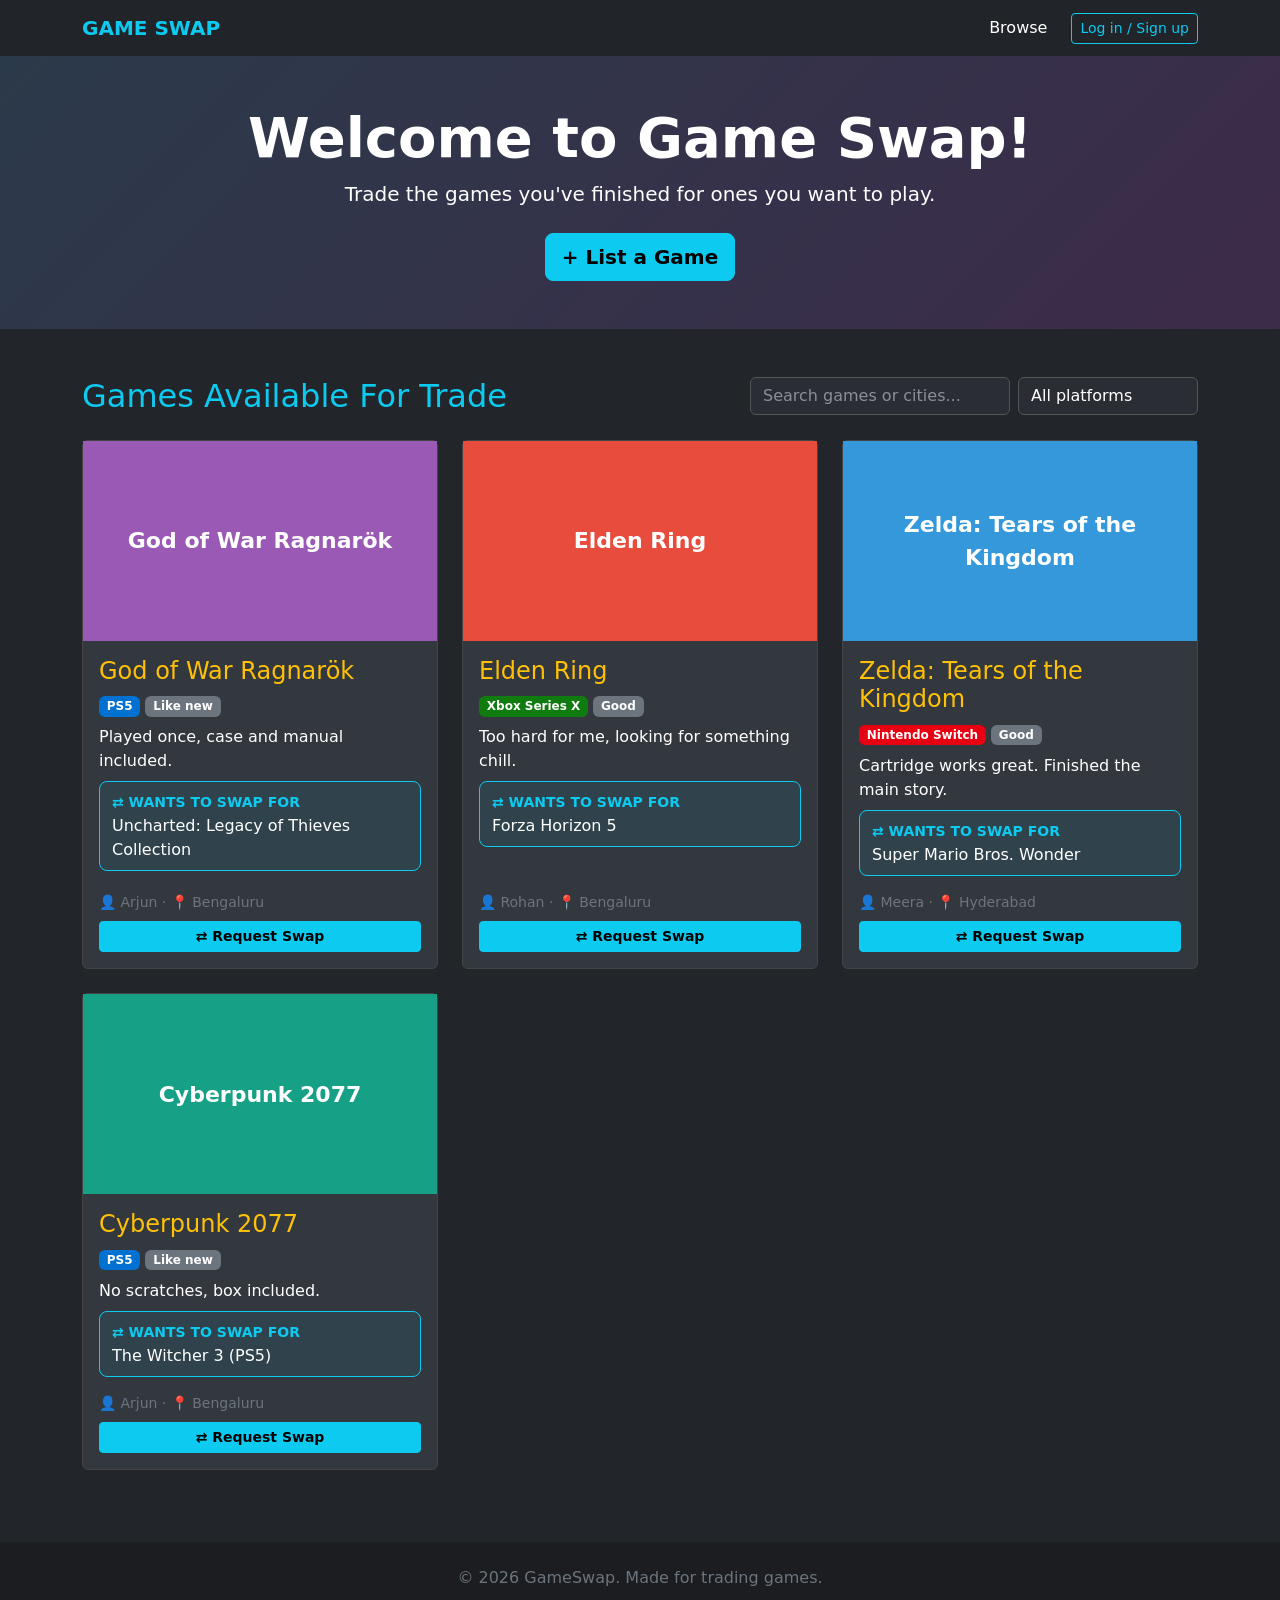
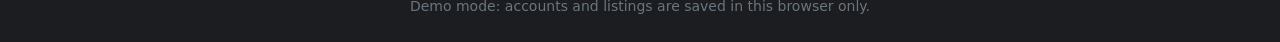
==== index.html @ 31fc4c0b "Working demo: login, listings, search and swap requests" ====
<!DOCTYPE html>
<html lang="en">
<head>
    <meta charset="UTF-8">
    <meta name="viewport" content="width=device-width, initial-scale=1.0">
    <title>GameSwap - Trade the games you've finished</title>
    <link href="https://cdn.jsdelivr.net/npm/bootstrap@5.3.3/dist/css/bootstrap.min.css" rel="stylesheet">
    <link href="css/style.css" rel="stylesheet">
</head>
<body>

    <!-- NAVBAR -->
    <nav class="navbar navbar-expand-lg navbar-dark bg-dark sticky-top">
        <div class="container">
            <a class="navbar-brand fw-bold text-info" href="#" data-view="browse">GAME SWAP</a>
            <button class="navbar-toggler" type="button" data-bs-toggle="collapse" data-bs-target="#myNav">
                <span class="navbar-toggler-icon"></span>
            </button>
            <div class="collapse navbar-collapse" id="myNav">
                <ul class="navbar-nav ms-auto align-items-lg-center">
                    <li class="nav-item"><a class="nav-link active" href="#" data-view="browse">Browse</a></li>
                    <li class="nav-item auth-only"><a class="nav-link" href="#" data-view="requests">Requests <span id="reqBadge" class="badge bg-danger d-none">0</span></a></li>
                    <li class="nav-item auth-only"><a class="nav-link" href="#" data-view="mine">My Listings</a></li>
                    <li class="nav-item guest-only"><button class="btn btn-outline-info btn-sm ms-lg-3" data-bs-toggle="modal" data-bs-target="#authModal">Log in / Sign up</button></li>
                    <li class="nav-item auth-only dropdown">
                        <a class="nav-link dropdown-toggle ms-lg-3" href="#" data-bs-toggle="dropdown" id="userMenu">Me</a>
                        <ul class="dropdown-menu dropdown-menu-end dropdown-menu-dark">
                            <li><a class="dropdown-item" href="#" id="logoutBtn">Log out</a></li>
                        </ul>
                    </li>
                </ul>
            </div>
        </div>
    </nav>

    <!-- HERO -->
    <header class="hero text-center py-5 text-white">
        <div class="container">
            <h1 class="display-4 fw-bold">Welcome to Game Swap!</h1>
            <p class="lead">Trade the games you've finished for ones you want to play.</p>
            <button class="btn btn-info btn-lg fw-bold mt-2" id="heroListBtn">+ List a Game</button>
        </div>
    </header>

    <main class="container my-5">

        <!-- BROWSE VIEW -->
        <section id="view-browse" class="view">
            <div class="d-flex flex-wrap gap-2 align-items-center mb-4">
                <h2 class="text-info me-auto mb-0">Games Available For Trade</h2>
                <input id="searchInput" class="form-control form-control-dark" style="max-width:260px" placeholder="Search games or cities...">
                <select id="platformFilter" class="form-select form-control-dark" style="max-width:180px">
                    <option value="">All platforms</option>
                    <option>PS5</option><option>PS4</option>
                    <option>Xbox Series X</option><option>Xbox One</option>
                    <option>Nintendo Switch</option>
                </select>
            </div>
            <div class="row" id="browseGrid"></div>
            <p id="browseEmpty" class="text-secondary text-center d-none">No games match your search.</p>
        </section>

        <!-- MY LISTINGS VIEW -->
        <section id="view-mine" class="view d-none">
            <div class="d-flex align-items-center mb-4">
                <h2 class="text-info me-auto mb-0">My Listings</h2>
                <button class="btn btn-info fw-bold" id="mineListBtn">+ List a Game</button>
            </div>
            <div class="row" id="mineGrid"></div>
            <p id="mineEmpty" class="text-secondary text-center d-none">You haven't listed any games yet.</p>
        </section>

        <!-- REQUESTS VIEW -->
        <section id="view-requests" class="view d-none">
            <h2 class="text-info mb-4">Swap Requests</h2>
            <h5 class="text-warning">Received</h5>
            <div id="reqIn" class="mb-5"></div>
            <h5 class="text-warning">Sent</h5>
            <div id="reqOut"></div>
        </section>
    </main>

    <footer class="text-center py-4 text-secondary">
        <p class="mb-1">© 2026 GameSwap. Made for trading games.</p>
        <small>Demo mode: accounts and listings are saved in this browser only.</small>
    </footer>

    <!-- AUTH MODAL -->
    <div class="modal fade" id="authModal" tabindex="-1">
        <div class="modal-dialog modal-dialog-centered">
            <div class="modal-content bg-dark text-white">
                <div class="modal-header border-secondary">
                    <ul class="nav nav-pills">
                        <li class="nav-item"><button class="nav-link active" data-auth-tab="login">Log in</button></li>
                        <li class="nav-item"><button class="nav-link" data-auth-tab="signup">Sign up</button></li>
                    </ul>
                    <button type="button" class="btn-close btn-close-white" data-bs-dismiss="modal"></button>
                </div>
                <div class="modal-body">
                    <form id="loginForm">
                        <input class="form-control form-control-dark mb-3" name="email" type="email" placeholder="Email" required>
                        <input class="form-control form-control-dark mb-3" name="password" type="password" placeholder="Password" required>
                        <button class="btn btn-info w-100 fw-bold">Log in</button>
                    </form>
                    <form id="signupForm" class="d-none">
                        <input class="form-control form-control-dark mb-3" name="name" placeholder="Gamer name" required maxlength="30">
                        <input class="form-control form-control-dark mb-3" name="email" type="email" placeholder="Email" required>
                        <input class="form-control form-control-dark mb-3" name="city" placeholder="City (e.g. Bengaluru)" required maxlength="40">
                        <input class="form-control form-control-dark mb-3" name="password" type="password" placeholder="Password (min 6 characters)" minlength="6" required>
                        <button class="btn btn-info w-100 fw-bold">Create account</button>
                    </form>
                    <div id="authError" class="text-danger mt-3 small"></div>
                </div>
            </div>
        </div>
    </div>

    <!-- LISTING MODAL -->
    <div class="modal fade" id="listModal" tabindex="-1">
        <div class="modal-dialog modal-dialog-centered">
            <div class="modal-content bg-dark text-white">
                <div class="modal-header border-secondary">
                    <h5 class="modal-title" id="listModalTitle">List a Game</h5>
                    <button type="button" class="btn-close btn-close-white" data-bs-dismiss="modal"></button>
                </div>
                <form id="listForm" class="modal-body">
                    <input type="hidden" name="id">
                    <label class="form-label">Game title</label>
                    <input class="form-control form-control-dark mb-3" name="title" required maxlength="60">
                    <div class="row">
                        <div class="col-6">
                            <label class="form-label">Platform</label>
                            <select class="form-select form-control-dark mb-3" name="platform" required>
                                <option>PS5</option><option>PS4</option>
                                <option>Xbox Series X</option><option>Xbox One</option>
                                <option>Nintendo Switch</option>
                            </select>
                        </div>
                        <div class="col-6">
                            <label class="form-label">Condition</label>
                            <select class="form-select form-control-dark mb-3" name="condition" required>
                                <option>Like new</option><option>Good</option><option>Fair</option>
                            </select>
                        </div>
                    </div>
                    <label class="form-label">Description</label>
                    <textarea class="form-control form-control-dark mb-3" name="description" rows="2" maxlength="200" placeholder="Scratches? Box included?"></textarea>
                    <label class="form-label">Wants to swap for</label>
                    <input class="form-control form-control-dark mb-3" name="wants" required maxlength="60" placeholder="e.g. Spider-Man 2 (PS5)">
                    <label class="form-label">Cover image URL <span class="text-secondary">(optional)</span></label>
                    <input class="form-control form-control-dark mb-3" name="image" type="url" placeholder="https://...">
                    <button class="btn btn-info w-100 fw-bold">Save listing</button>
                </form>
            </div>
        </div>
    </div>

    <!-- REQUEST MODAL -->
    <div class="modal fade" id="reqModal" tabindex="-1">
        <div class="modal-dialog modal-dialog-centered">
            <div class="modal-content bg-dark text-white">
                <div class="modal-header border-secondary">
                    <h5 class="modal-title">Request a Swap</h5>
                    <button type="button" class="btn-close btn-close-white" data-bs-dismiss="modal"></button>
                </div>
                <form id="reqForm" class="modal-body">
                    <input type="hidden" name="listingId">
                    <p id="reqTarget" class="mb-3"></p>
                    <label class="form-label">Offer one of your games</label>
                    <select class="form-select form-control-dark mb-3" name="offerId" required></select>
                    <label class="form-label">Message <span class="text-secondary">(optional)</span></label>
                    <textarea class="form-control form-control-dark mb-3" name="message" rows="2" maxlength="200" placeholder="Can meet near RR Nagar on weekends"></textarea>
                    <button class="btn btn-info w-100 fw-bold">Send request</button>
                </form>
            </div>
        </div>
    </div>

    <div class="toast-container position-fixed bottom-0 end-0 p-3">
        <div id="toast" class="toast text-bg-info border-0"><div class="toast-body fw-bold" id="toastBody"></div></div>
    </div>

    <script src="https://cdn.jsdelivr.net/npm/bootstrap@5.3.3/dist/js/bootstrap.bundle.min.js"></script>
    <script src="js/app.js"></script>
</body>
</html>
---- css/style.css ----
body {
    background-color: #22252a;
    color: white;
}

.hero {
    background: linear-gradient(135deg, #2b3a4a, #3d2b4a);
}

.game-card {
    background-color: #33373e;
    border: 1px solid #444;
    color: white;
    margin-bottom: 24px;
    height: calc(100% - 24px);
    transition: transform .15s, border-color .15s;
}
.game-card:hover { transform: translateY(-3px); border-color: #0dcaf0; }

.image-box {
    height: 200px;
    display: flex;
    align-items: center;
    justify-content: center;
    text-align: center;
    font-size: 22px;
    font-weight: bold;
    color: white;
    padding: 0 16px;
    overflow: hidden;
}
.image-box img { width: 100%; height: 100%; object-fit: cover; }

.wants-box {
    border: 1px solid #0dcaf0;
    background: rgba(13, 202, 240, .08);
    border-radius: 8px;
    padding: 8px 12px;
}

.badge-ps   { background: #0070d1; }
.badge-xbox { background: #107c10; }
.badge-switch { background: #e60012; }

.form-control-dark,
.form-control-dark:focus {
    background: #2a2e34;
    color: white;
    border-color: #555;
}
.form-control-dark::placeholder { color: #8a8f98; }

.req-card {
    background: #33373e;
    border: 1px solid #444;
    border-radius: 8px;
    padding: 14px 16px;
    margin-bottom: 12px;
}

footer { background: #1b1d21; }
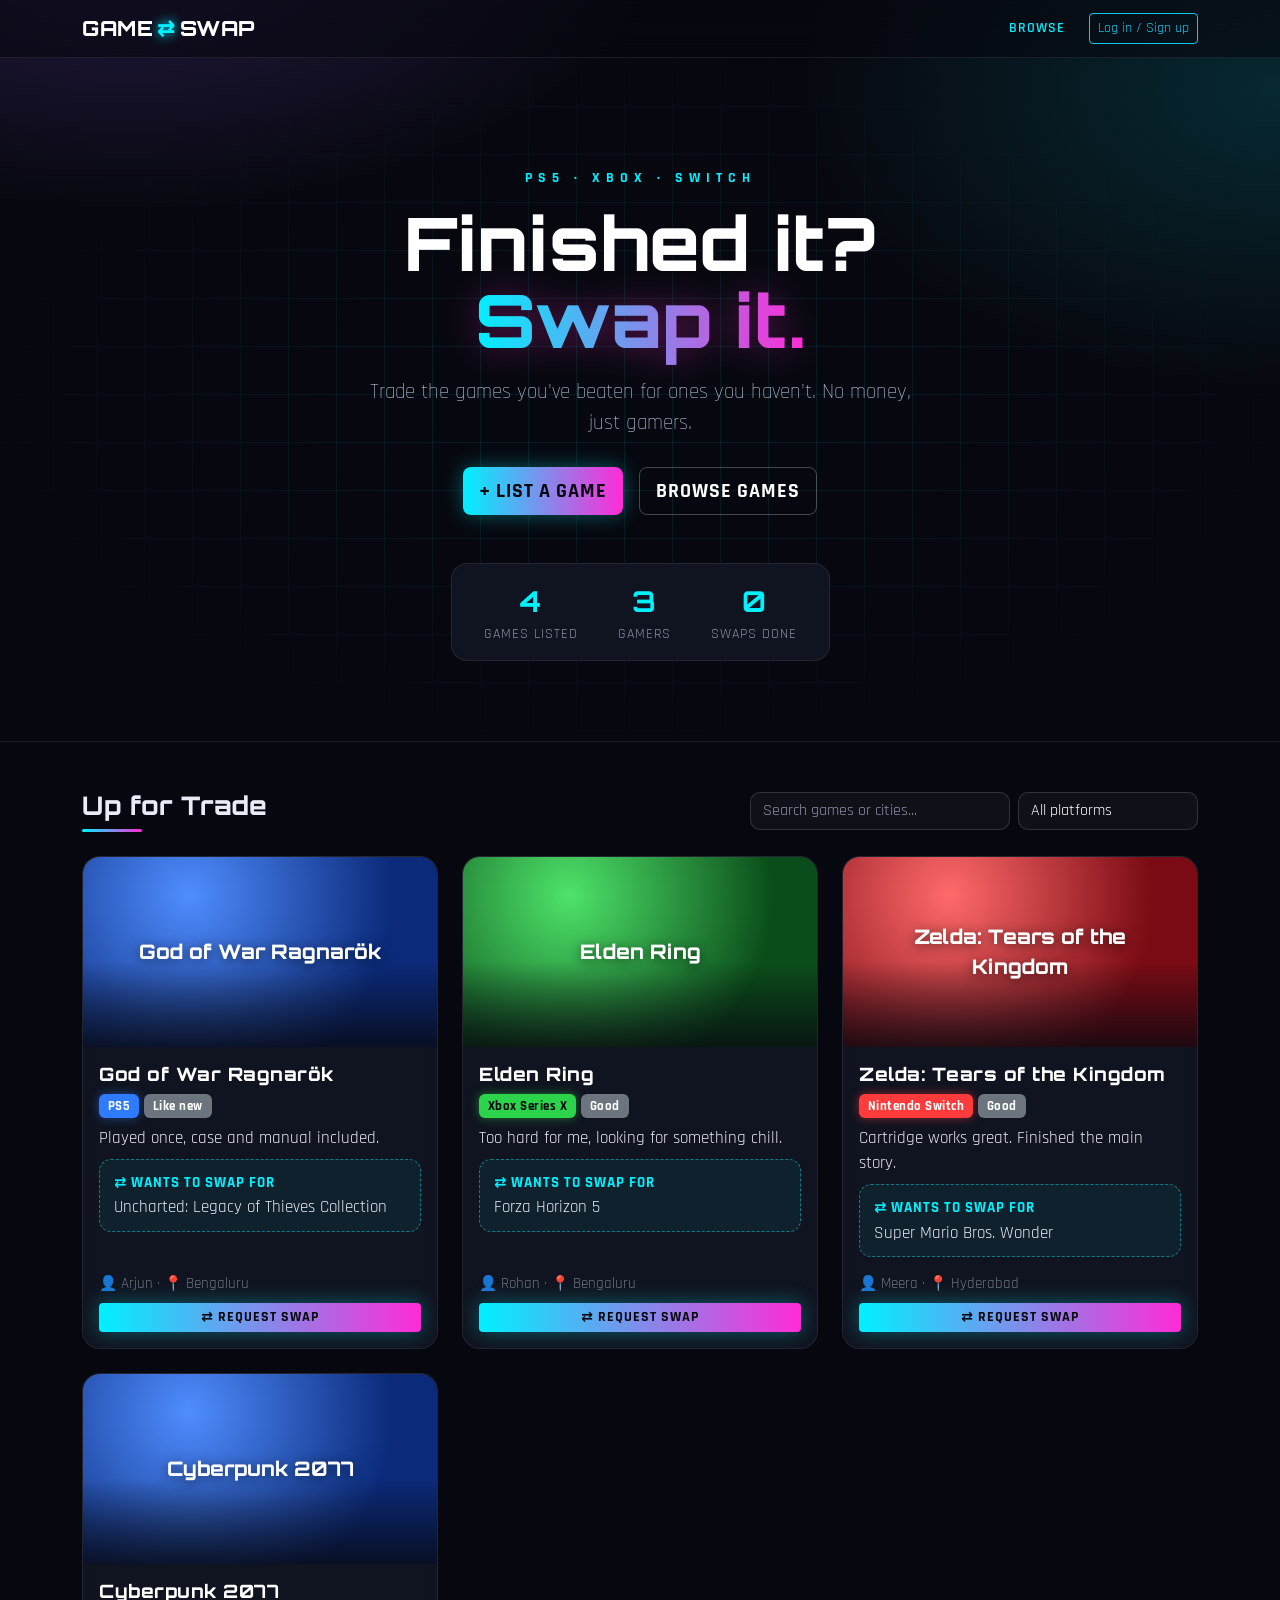
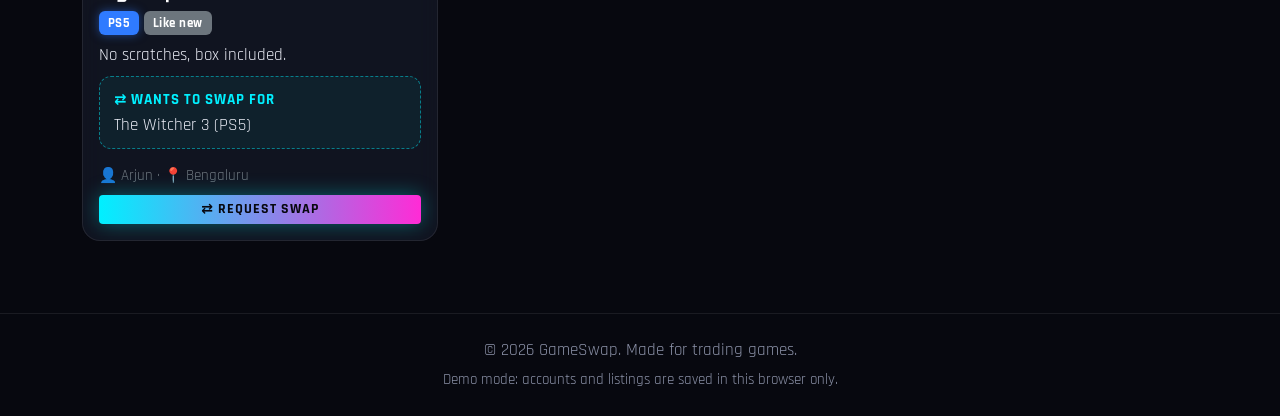
==== commit f933bda7: "Cooler neon gaming design" ====
--- a/index.html
+++ b/index.html
@@ -5,14 +5,16 @@
     <meta name="viewport" content="width=device-width, initial-scale=1.0">
     <title>GameSwap - Trade the games you've finished</title>
     <link href="https://cdn.jsdelivr.net/npm/bootstrap@5.3.3/dist/css/bootstrap.min.css" rel="stylesheet">
+    <link rel="preconnect" href="https://fonts.googleapis.com">
+    <link href="https://fonts.googleapis.com/css2?family=Orbitron:wght@600;800&family=Rajdhani:wght@500;600;700&display=swap" rel="stylesheet">
     <link href="css/style.css" rel="stylesheet">
 </head>
 <body>
 
     <!-- NAVBAR -->
-    <nav class="navbar navbar-expand-lg navbar-dark bg-dark sticky-top">
+    <nav class="navbar navbar-expand-lg navbar-dark glass-nav sticky-top">
         <div class="container">
-            <a class="navbar-brand fw-bold text-info" href="#" data-view="browse">GAME SWAP</a>
+            <a class="navbar-brand brand" href="#" data-view="browse">GAME<span>⇄</span>SWAP</a>
             <button class="navbar-toggler" type="button" data-bs-toggle="collapse" data-bs-target="#myNav">
                 <span class="navbar-toggler-icon"></span>
             </button>
@@ -34,11 +36,27 @@
     </nav>
 
     <!-- HERO -->
-    <header class="hero text-center py-5 text-white">
-        <div class="container">
-            <h1 class="display-4 fw-bold">Welcome to Game Swap!</h1>
-            <p class="lead">Trade the games you've finished for ones you want to play.</p>
-            <button class="btn btn-info btn-lg fw-bold mt-2" id="heroListBtn">+ List a Game</button>
+    <header class="hero text-center text-white">
+        <div class="hero-grid"></div>
+        <div class="floaters" aria-hidden="true">
+            <span style="left:8%;animation-delay:0s">△</span>
+            <span style="left:22%;animation-delay:3s">○</span>
+            <span style="left:78%;animation-delay:1.5s">✕</span>
+            <span style="left:90%;animation-delay:4.5s">□</span>
+        </div>
+        <div class="container position-relative">
+            <p class="hero-kicker">PS5 · XBOX · SWITCH</p>
+            <h1 class="hero-title">Finished it?<br><span class="glow-text">Swap it.</span></h1>
+            <p class="lead hero-sub">Trade the games you've beaten for ones you haven't. No money, just gamers.</p>
+            <div class="d-flex justify-content-center gap-3 flex-wrap">
+                <button class="btn btn-neon btn-lg" id="heroListBtn">+ List a Game</button>
+                <a href="#view-browse" class="btn btn-ghost btn-lg">Browse Games</a>
+            </div>
+            <div class="hero-stats">
+                <div><strong id="statGames">0</strong><span>Games listed</span></div>
+                <div><strong id="statGamers">0</strong><span>Gamers</span></div>
+                <div><strong id="statSwaps">0</strong><span>Swaps done</span></div>
+            </div>
         </div>
     </header>
 
@@ -47,7 +65,7 @@
         <!-- BROWSE VIEW -->
         <section id="view-browse" class="view">
             <div class="d-flex flex-wrap gap-2 align-items-center mb-4">
-                <h2 class="text-info me-auto mb-0">Games Available For Trade</h2>
+                <h2 class="section-title me-auto mb-0">Up for Trade</h2>
                 <input id="searchInput" class="form-control form-control-dark" style="max-width:260px" placeholder="Search games or cities...">
                 <select id="platformFilter" class="form-select form-control-dark" style="max-width:180px">
                     <option value="">All platforms</option>
@@ -63,8 +81,8 @@
         <!-- MY LISTINGS VIEW -->
         <section id="view-mine" class="view d-none">
             <div class="d-flex align-items-center mb-4">
-                <h2 class="text-info me-auto mb-0">My Listings</h2>
-                <button class="btn btn-info fw-bold" id="mineListBtn">+ List a Game</button>
+                <h2 class="section-title me-auto mb-0">My Listings</h2>
+                <button class="btn btn-neon" id="mineListBtn">+ List a Game</button>
             </div>
             <div class="row" id="mineGrid"></div>
             <p id="mineEmpty" class="text-secondary text-center d-none">You haven't listed any games yet.</p>
@@ -72,7 +90,7 @@
 
         <!-- REQUESTS VIEW -->
         <section id="view-requests" class="view d-none">
-            <h2 class="text-info mb-4">Swap Requests</h2>
+            <h2 class="section-title mb-4">Swap Requests</h2>
             <h5 class="text-warning">Received</h5>
             <div id="reqIn" class="mb-5"></div>
             <h5 class="text-warning">Sent</h5>
@@ -80,7 +98,7 @@
         </section>
     </main>
 
-    <footer class="text-center py-4 text-secondary">
+    <footer class="text-center py-4">
         <p class="mb-1">© 2026 GameSwap. Made for trading games.</p>
         <small>Demo mode: accounts and listings are saved in this browser only.</small>
     </footer>
@@ -88,7 +106,7 @@
     <!-- AUTH MODAL -->
     <div class="modal fade" id="authModal" tabindex="-1">
         <div class="modal-dialog modal-dialog-centered">
-            <div class="modal-content bg-dark text-white">
+            <div class="modal-content glass-modal text-white">
                 <div class="modal-header border-secondary">
                     <ul class="nav nav-pills">
                         <li class="nav-item"><button class="nav-link active" data-auth-tab="login">Log in</button></li>
@@ -100,14 +118,14 @@
                     <form id="loginForm">
                         <input class="form-control form-control-dark mb-3" name="email" type="email" placeholder="Email" required>
                         <input class="form-control form-control-dark mb-3" name="password" type="password" placeholder="Password" required>
-                        <button class="btn btn-info w-100 fw-bold">Log in</button>
+                        <button class="btn btn-neon w-100">Log in</button>
                     </form>
                     <form id="signupForm" class="d-none">
                         <input class="form-control form-control-dark mb-3" name="name" placeholder="Gamer name" required maxlength="30">
                         <input class="form-control form-control-dark mb-3" name="email" type="email" placeholder="Email" required>
                         <input class="form-control form-control-dark mb-3" name="city" placeholder="City (e.g. Bengaluru)" required maxlength="40">
                         <input class="form-control form-control-dark mb-3" name="password" type="password" placeholder="Password (min 6 characters)" minlength="6" required>
-                        <button class="btn btn-info w-100 fw-bold">Create account</button>
+                        <button class="btn btn-neon w-100">Create account</button>
                     </form>
                     <div id="authError" class="text-danger mt-3 small"></div>
                 </div>
@@ -118,7 +136,7 @@
     <!-- LISTING MODAL -->
     <div class="modal fade" id="listModal" tabindex="-1">
         <div class="modal-dialog modal-dialog-centered">
-            <div class="modal-content bg-dark text-white">
+            <div class="modal-content glass-modal text-white">
                 <div class="modal-header border-secondary">
                     <h5 class="modal-title" id="listModalTitle">List a Game</h5>
                     <button type="button" class="btn-close btn-close-white" data-bs-dismiss="modal"></button>
@@ -149,7 +167,7 @@
                     <input class="form-control form-control-dark mb-3" name="wants" required maxlength="60" placeholder="e.g. Spider-Man 2 (PS5)">
                     <label class="form-label">Cover image URL <span class="text-secondary">(optional)</span></label>
                     <input class="form-control form-control-dark mb-3" name="image" type="url" placeholder="https://...">
-                    <button class="btn btn-info w-100 fw-bold">Save listing</button>
+                    <button class="btn btn-neon w-100">Save listing</button>
                 </form>
             </div>
         </div>
@@ -158,7 +176,7 @@
     <!-- REQUEST MODAL -->
     <div class="modal fade" id="reqModal" tabindex="-1">
         <div class="modal-dialog modal-dialog-centered">
-            <div class="modal-content bg-dark text-white">
+            <div class="modal-content glass-modal text-white">
                 <div class="modal-header border-secondary">
                     <h5 class="modal-title">Request a Swap</h5>
                     <button type="button" class="btn-close btn-close-white" data-bs-dismiss="modal"></button>
@@ -170,7 +188,7 @@
                     <select class="form-select form-control-dark mb-3" name="offerId" required></select>
                     <label class="form-label">Message <span class="text-secondary">(optional)</span></label>
                     <textarea class="form-control form-control-dark mb-3" name="message" rows="2" maxlength="200" placeholder="Can meet near RR Nagar on weekends"></textarea>
-                    <button class="btn btn-info w-100 fw-bold">Send request</button>
+                    <button class="btn btn-neon w-100">Send request</button>
                 </form>
             </div>
         </div>
--- a/css/style.css
+++ b/css/style.css
@@ -1,61 +1,211 @@
+:root {
+    --bg: #07080f;
+    --panel: rgba(22, 25, 40, .72);
+    --line: rgba(255, 255, 255, .08);
+    --cyan: #00f0ff;
+    --pink: #ff2bd6;
+    --purple: #8b5cf6;
+    --ps: #2f7bff;
+    --xbox: #2bd44a;
+    --switch: #ff3b3b;
+    --muted: #8a90a6;
+}
+
+html { scroll-behavior: smooth; }
+
 body {
-    background-color: #22252a;
-    color: white;
-}
-
+    background:
+        radial-gradient(900px 500px at 10% -10%, rgba(139, 92, 246, .25), transparent 60%),
+        radial-gradient(800px 500px at 100% 10%, rgba(0, 240, 255, .14), transparent 60%),
+        var(--bg);
+    background-attachment: fixed;
+    color: #e9ecf5;
+    font-family: 'Rajdhani', system-ui, sans-serif;
+    font-size: 1.05rem;
+}
+
+h1, h2, h4, h5, .brand, .section-title, .modal-title { font-family: 'Orbitron', sans-serif; letter-spacing: .5px; }
+
+/* ---------- NAV ---------- */
+.glass-nav {
+    background: rgba(7, 8, 15, .6);
+    backdrop-filter: blur(14px);
+    border-bottom: 1px solid var(--line);
+}
+.brand { font-weight: 800; color: #fff !important; font-size: 1.3rem; }
+.brand span { color: var(--cyan); margin: 0 4px; text-shadow: 0 0 12px var(--cyan); }
+.nav-link { font-weight: 600; text-transform: uppercase; letter-spacing: 1px; font-size: .9rem; }
+.nav-link.active, .nav-link:hover { color: var(--cyan) !important; }
+
+/* ---------- HERO ---------- */
 .hero {
-    background: linear-gradient(135deg, #2b3a4a, #3d2b4a);
-}
-
+    position: relative;
+    overflow: hidden;
+    padding: 110px 0 80px;
+    border-bottom: 1px solid var(--line);
+}
+.hero-grid {
+    position: absolute; inset: 0;
+    background-image:
+        linear-gradient(rgba(0, 240, 255, .09) 1px, transparent 1px),
+        linear-gradient(90deg, rgba(0, 240, 255, .09) 1px, transparent 1px);
+    background-size: 48px 48px;
+    mask-image: radial-gradient(ellipse at center, #000 20%, transparent 75%);
+    -webkit-mask-image: radial-gradient(ellipse at center, #000 20%, transparent 75%);
+    animation: gridMove 12s linear infinite;
+}
+@keyframes gridMove { to { background-position: 0 48px, 48px 0; } }
+
+.floaters span {
+    position: absolute; bottom: -60px;
+    font-size: 3rem; color: rgba(255, 255, 255, .12);
+    animation: float 9s linear infinite;
+}
+@keyframes float {
+    to { transform: translateY(-560px) rotate(180deg); opacity: 0; }
+}
+
+.hero-kicker { color: var(--cyan); letter-spacing: 6px; font-weight: 700; font-size: .85rem; }
+.hero-title { font-size: clamp(2.4rem, 6vw, 4.6rem); font-weight: 800; line-height: 1.05; margin-bottom: 18px; }
+.glow-text {
+    background: linear-gradient(90deg, var(--cyan), var(--pink), var(--purple), var(--cyan));
+    background-size: 300% 100%;
+    -webkit-background-clip: text; background-clip: text;
+    color: transparent;
+    animation: shine 6s linear infinite;
+    filter: drop-shadow(0 0 18px rgba(255, 43, 214, .35));
+}
+@keyframes shine { to { background-position: 300% 0; } }
+.hero-sub { color: #b7bdd1; max-width: 560px; margin: 0 auto 28px; font-size: 1.3rem; }
+
+.hero-stats {
+    display: inline-flex; gap: 40px; margin-top: 48px;
+    padding: 16px 32px;
+    background: var(--panel); border: 1px solid var(--line); border-radius: 16px;
+    backdrop-filter: blur(10px);
+}
+.hero-stats div { display: flex; flex-direction: column; }
+.hero-stats strong { font-family: 'Orbitron', sans-serif; font-size: 1.8rem; color: var(--cyan); }
+.hero-stats span { color: var(--muted); font-size: .85rem; text-transform: uppercase; letter-spacing: 1px; }
+
+/* ---------- BUTTONS ---------- */
+.btn-neon {
+    background: linear-gradient(90deg, var(--cyan), var(--pink));
+    color: #07080f; font-weight: 700; border: 0;
+    text-transform: uppercase; letter-spacing: 1px;
+    box-shadow: 0 0 20px rgba(0, 240, 255, .35);
+    transition: transform .15s, box-shadow .15s;
+}
+.btn-neon:hover { color: #07080f; transform: translateY(-2px); box-shadow: 0 0 32px rgba(255, 43, 214, .55); }
+.btn-ghost {
+    border: 1px solid rgba(255, 255, 255, .25); color: #fff; font-weight: 700;
+    text-transform: uppercase; letter-spacing: 1px;
+}
+.btn-ghost:hover { border-color: var(--cyan); color: var(--cyan); }
+
+.section-title { font-weight: 800; font-size: 1.6rem; }
+.section-title::after {
+    content: ''; display: block; width: 60px; height: 3px; margin-top: 8px;
+    background: linear-gradient(90deg, var(--cyan), var(--pink)); border-radius: 3px;
+}
+
+/* ---------- CARDS ---------- */
 .game-card {
-    background-color: #33373e;
-    border: 1px solid #444;
-    color: white;
+    --accent: var(--cyan);
+    background: var(--panel);
+    border: 1px solid var(--line);
+    border-radius: 18px;
+    overflow: hidden;
+    color: #e9ecf5;
     margin-bottom: 24px;
     height: calc(100% - 24px);
-    transition: transform .15s, border-color .15s;
-}
-.game-card:hover { transform: translateY(-3px); border-color: #0dcaf0; }
+    backdrop-filter: blur(10px);
+    transition: transform .2s, box-shadow .2s, border-color .2s;
+}
+.game-card.plat-ps { --accent: var(--ps); }
+.game-card.plat-xbox { --accent: var(--xbox); }
+.game-card.plat-switch { --accent: var(--switch); }
+.game-card:hover {
+    transform: translateY(-6px);
+    border-color: var(--accent);
+    box-shadow: 0 12px 40px -10px var(--accent);
+}
+.game-card .card-title { color: #fff !important; font-size: 1.15rem; font-weight: 800; }
 
 .image-box {
-    height: 200px;
-    display: flex;
-    align-items: center;
-    justify-content: center;
-    text-align: center;
-    font-size: 22px;
-    font-weight: bold;
-    color: white;
-    padding: 0 16px;
-    overflow: hidden;
-}
-.image-box img { width: 100%; height: 100%; object-fit: cover; }
+    height: 190px;
+    display: flex; align-items: center; justify-content: center;
+    text-align: center; padding: 0 20px; overflow: hidden; position: relative;
+    font-family: 'Orbitron', sans-serif; font-weight: 800; font-size: 1.25rem;
+    color: #fff; text-shadow: 0 2px 12px rgba(0, 0, 0, .6);
+    background: #1a1d2b;
+}
+.image-box img { width: 100%; height: 100%; object-fit: cover; transition: transform .4s; }
+.game-card:hover .image-box img { transform: scale(1.06); }
+.image-box::after {
+    content: ''; position: absolute; inset: 0;
+    background: linear-gradient(180deg, transparent 55%, rgba(7, 8, 15, .8));
+}
+.image-box span { position: relative; z-index: 1; }
+.cover-ps { background: radial-gradient(circle at 30% 20%, #4f8dff, #0b2a7a 70%); }
+.cover-xbox { background: radial-gradient(circle at 30% 20%, #4ee36a, #0b4d1a 70%); }
+.cover-switch { background: radial-gradient(circle at 30% 20%, #ff6a6a, #7a0b14 70%); }
+
+.badge { font-weight: 700; letter-spacing: .5px; padding: .45em .7em; }
+.badge-ps { background: var(--ps); box-shadow: 0 0 10px rgba(47, 123, 255, .5); }
+.badge-xbox { background: var(--xbox); color: #07080f; box-shadow: 0 0 10px rgba(43, 212, 74, .5); }
+.badge-switch { background: var(--switch); box-shadow: 0 0 10px rgba(255, 59, 59, .5); }
 
 .wants-box {
-    border: 1px solid #0dcaf0;
-    background: rgba(13, 202, 240, .08);
-    border-radius: 8px;
-    padding: 8px 12px;
-}
-
-.badge-ps   { background: #0070d1; }
-.badge-xbox { background: #107c10; }
-.badge-switch { background: #e60012; }
-
+    border: 1px dashed rgba(0, 240, 255, .45);
+    background: rgba(0, 240, 255, .06);
+    border-radius: 12px;
+    padding: 10px 14px;
+}
+.wants-box .text-info { color: var(--cyan) !important; letter-spacing: 1px; }
+
+/* ---------- FORMS / MODALS ---------- */
 .form-control-dark,
 .form-control-dark:focus {
-    background: #2a2e34;
-    color: white;
-    border-color: #555;
-}
-.form-control-dark::placeholder { color: #8a8f98; }
+    background: rgba(255, 255, 255, .04);
+    color: #fff;
+    border: 1px solid rgba(255, 255, 255, .14);
+    border-radius: 10px;
+}
+.form-control-dark:focus { border-color: var(--cyan); box-shadow: 0 0 0 3px rgba(0, 240, 255, .15); }
+.form-control-dark::placeholder { color: var(--muted); }
+.form-select.form-control-dark option { background: #11131f; }
+
+.glass-modal {
+    background: rgba(14, 16, 28, .92);
+    border: 1px solid rgba(0, 240, 255, .25);
+    border-radius: 18px;
+    backdrop-filter: blur(16px);
+    box-shadow: 0 0 60px -10px rgba(139, 92, 246, .5);
+}
+.glass-modal .modal-header { border-color: var(--line) !important; }
+.nav-pills .nav-link { color: var(--muted); }
+.nav-pills .nav-link.active { background: linear-gradient(90deg, var(--cyan), var(--pink)); color: #07080f !important; }
 
 .req-card {
-    background: #33373e;
-    border: 1px solid #444;
-    border-radius: 8px;
+    background: var(--panel);
+    border: 1px solid var(--line);
+    border-left: 3px solid var(--cyan);
+    border-radius: 12px;
     padding: 14px 16px;
     margin-bottom: 12px;
 }
 
-footer { background: #1b1d21; }
+.toast.text-bg-info { background: linear-gradient(90deg, var(--cyan), var(--pink)) !important; color: #07080f !important; }
+
+footer { border-top: 1px solid var(--line); color: var(--muted); }
+
+@media (max-width: 576px) {
+    .hero { padding: 80px 0 60px; }
+    .hero-stats { gap: 20px; padding: 12px 18px; }
+    .hero-stats strong { font-size: 1.3rem; }
+}
+
+@media (prefers-reduced-motion: reduce) {
+    *, *::before, *::after { animation: none !important; transition: none !important; }
+}
